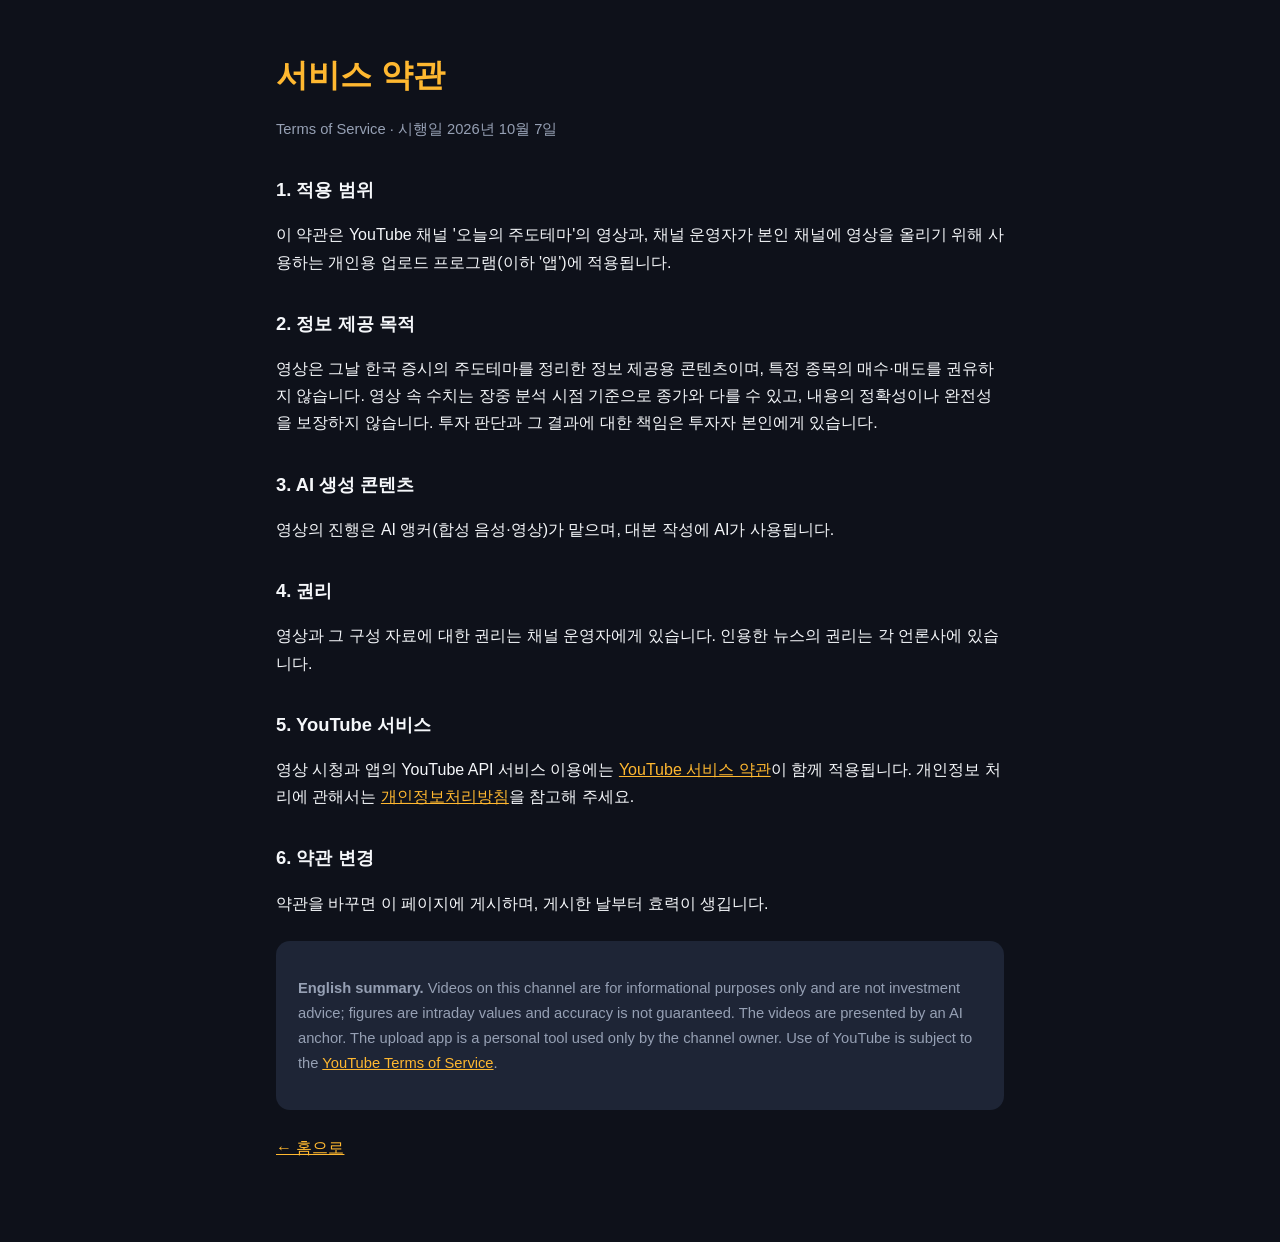
==== terms.html @ 99df276c "Add terms of service page Co-Authored-By: Claude Opus 5.5 <noreply@anthropic.com>" ====
<!doctype html>
<html lang="ko">
<head>
<meta charset="utf-8">
<meta name="viewport" content="width=device-width, initial-scale=1">
<title>서비스 약관 · 오늘의 주도테마</title>
<link rel="stylesheet" href="style.css">
</head>
<body>
<main>
  <h1>서비스 약관</h1>
  <p class="muted">Terms of Service · 시행일 2026년 10월 7일</p>

  <h2>1. 적용 범위</h2>
  <p>이 약관은 YouTube 채널 '오늘의 주도테마'의 영상과, 채널 운영자가 본인 채널에 영상을 올리기 위해 사용하는 개인용 업로드 프로그램(이하 '앱')에 적용됩니다.</p>

  <h2>2. 정보 제공 목적</h2>
  <p>영상은 그날 한국 증시의 주도테마를 정리한 정보 제공용 콘텐츠이며, 특정 종목의 매수·매도를 권유하지 않습니다.
     영상 속 수치는 장중 분석 시점 기준으로 종가와 다를 수 있고, 내용의 정확성이나 완전성을 보장하지 않습니다.
     투자 판단과 그 결과에 대한 책임은 투자자 본인에게 있습니다.</p>

  <h2>3. AI 생성 콘텐츠</h2>
  <p>영상의 진행은 AI 앵커(합성 음성·영상)가 맡으며, 대본 작성에 AI가 사용됩니다.</p>

  <h2>4. 권리</h2>
  <p>영상과 그 구성 자료에 대한 권리는 채널 운영자에게 있습니다. 인용한 뉴스의 권리는 각 언론사에 있습니다.</p>

  <h2>5. YouTube 서비스</h2>
  <p>영상 시청과 앱의 YouTube API 서비스 이용에는 <a href="https://www.youtube.com/t/terms" rel="noopener">YouTube 서비스 약관</a>이 함께 적용됩니다.
     개인정보 처리에 관해서는 <a href="privacy.html">개인정보처리방침</a>을 참고해 주세요.</p>

  <h2>6. 약관 변경</h2>
  <p>약관을 바꾸면 이 페이지에 게시하며, 게시한 날부터 효력이 생깁니다.</p>

  <div class="card">
    <p class="muted"><strong>English summary.</strong> Videos on this channel are for informational purposes only and are not investment advice; figures are intraday values and accuracy is not guaranteed.
    The videos are presented by an AI anchor. The upload app is a personal tool used only by the channel owner.
    Use of YouTube is subject to the <a href="https://www.youtube.com/t/terms">YouTube Terms of Service</a>.</p>
  </div>

  <p><a href="./">← 홈으로</a></p>
</main>
</body>
</html>
---- style.css ----
:root { --bg: #0e111a; --card: #1e2536; --text: #f5f7fa; --muted: #96a0b4; --accent: #ffb830; }
* { box-sizing: border-box; }
body { margin: 0; background: var(--bg); color: var(--text); font-family: "Malgun Gothic", "Apple SD Gothic Neo", "Noto Sans KR", sans-serif; line-height: 1.7; }
main { max-width: 760px; margin: 0 auto; padding: 48px 16px 64px; }
h1 { color: var(--accent); font-size: 2rem; margin: 0 0 8px; }
h2 { font-size: 1.15rem; margin: 32px 0 8px; }
p, li { color: var(--text); }
.muted { color: var(--muted); font-size: .92rem; }
.card { background: var(--card); border-radius: 14px; padding: 20px 22px; margin: 24px 0; }
a { color: var(--accent); }
footer { margin-top: 48px; color: var(--muted); font-size: .85rem; }
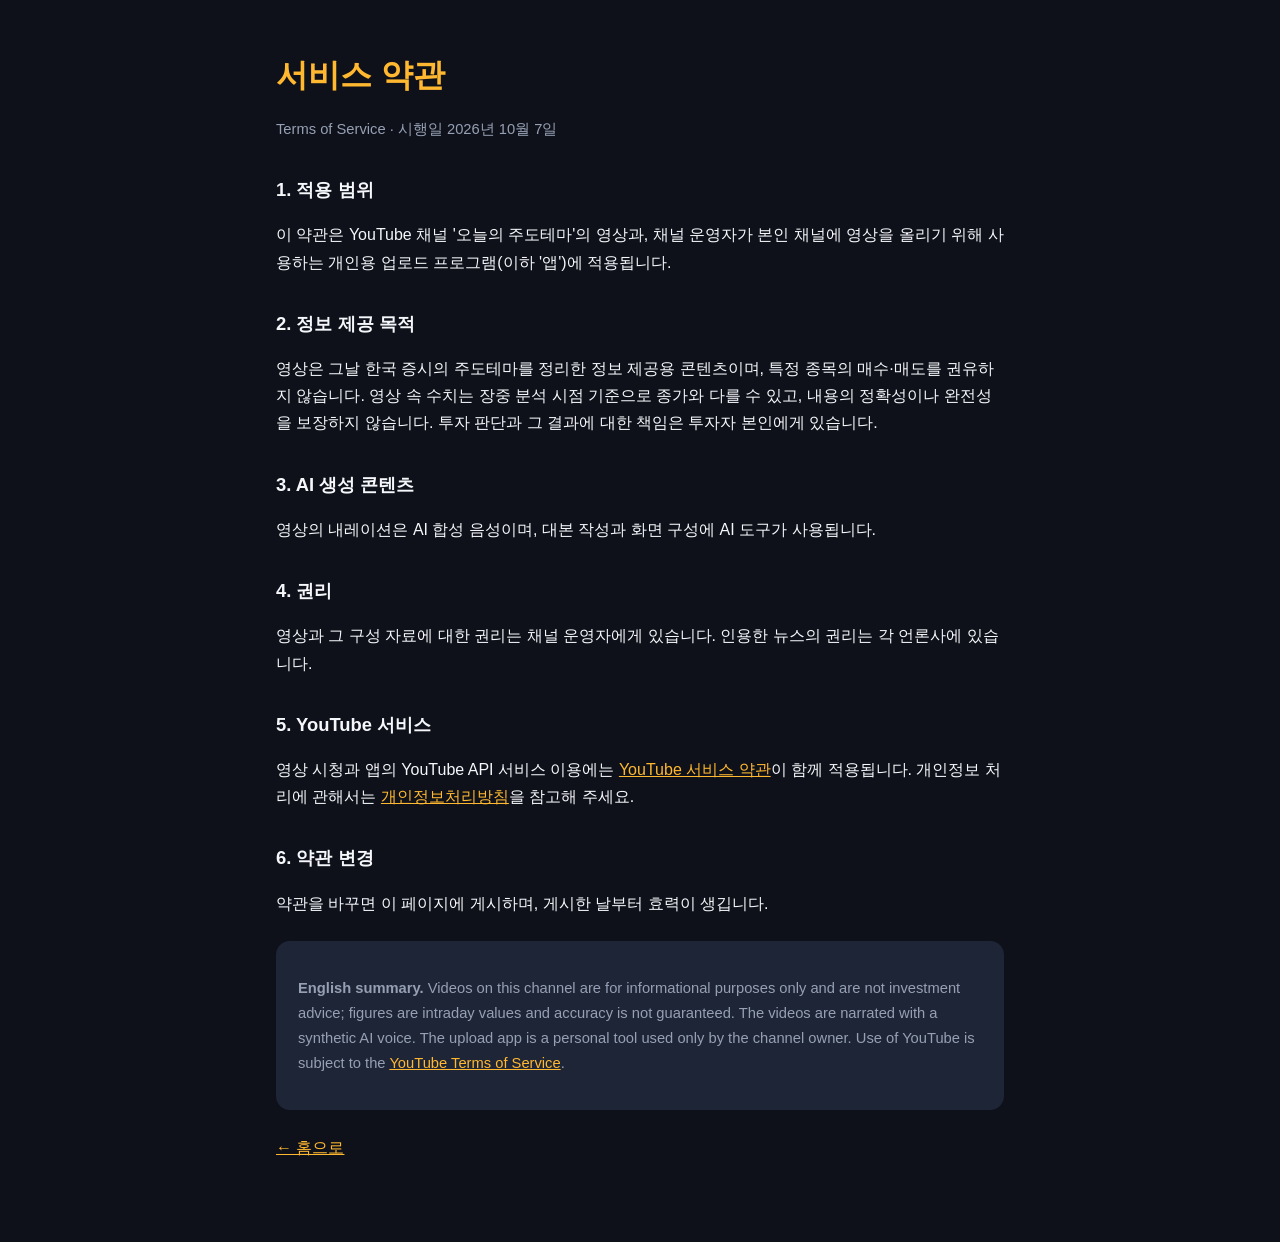
==== commit b82a226a: "Describe narration as synthetic AI voice (no AI anchor) Co-Authored-By: Claude Opus 5.5 <noreply@ant" ====
--- a/terms.html
+++ b/terms.html
@@ -20,7 +20,7 @@
      투자 판단과 그 결과에 대한 책임은 투자자 본인에게 있습니다.</p>
 
   <h2>3. AI 생성 콘텐츠</h2>
-  <p>영상의 진행은 AI 앵커(합성 음성·영상)가 맡으며, 대본 작성에 AI가 사용됩니다.</p>
+  <p>영상의 내레이션은 AI 합성 음성이며, 대본 작성과 화면 구성에 AI 도구가 사용됩니다.</p>
 
   <h2>4. 권리</h2>
   <p>영상과 그 구성 자료에 대한 권리는 채널 운영자에게 있습니다. 인용한 뉴스의 권리는 각 언론사에 있습니다.</p>
@@ -34,7 +34,7 @@
 
   <div class="card">
     <p class="muted"><strong>English summary.</strong> Videos on this channel are for informational purposes only and are not investment advice; figures are intraday values and accuracy is not guaranteed.
-    The videos are presented by an AI anchor. The upload app is a personal tool used only by the channel owner.
+    The videos are narrated with a synthetic AI voice. The upload app is a personal tool used only by the channel owner.
     Use of YouTube is subject to the <a href="https://www.youtube.com/t/terms">YouTube Terms of Service</a>.</p>
   </div>
 
